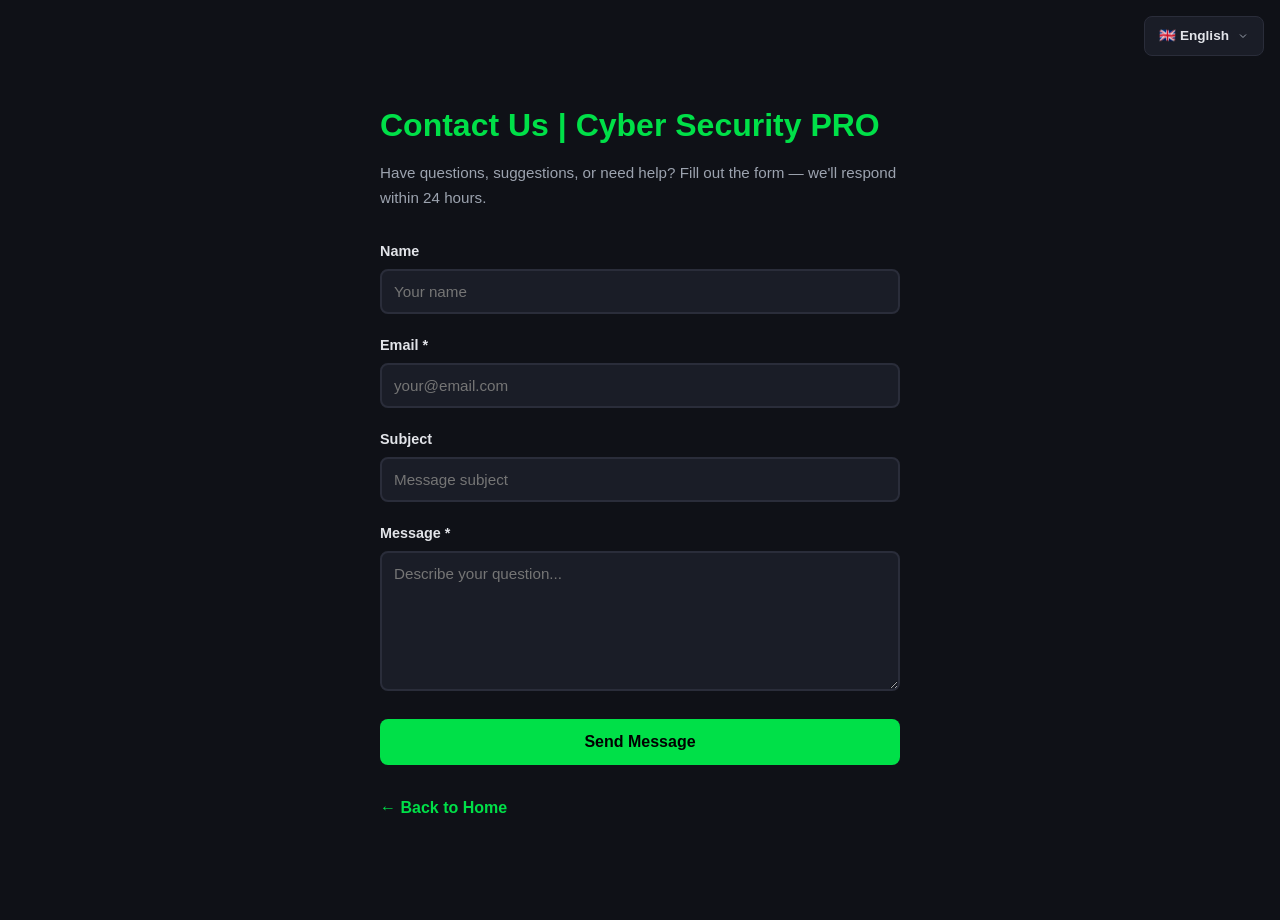
==== docs/contact/index.html @ 124b6e2f "Create index.html" ====
<!DOCTYPE html>
<html lang="ru">
<head>
    <meta charset="UTF-8">
    <meta name="viewport" content="width=device-width, initial-scale=1.0">
    <title data-i18n="contact_title">Свяжитесь с нами | Cyber Security PRO</title>
    <link rel="stylesheet" href="../../css/style.css">
    <script src="../../js/translations.js"></script>
    <style>
        .doc-page { max-width: 600px; margin: 60px auto; padding: 40px; }
        .doc-page h1 { color: var(--green); margin-bottom: 10px; font-size: 2rem; }
        .doc-page > p { color: var(--text-secondary); margin-bottom: 30px; font-size: 0.95rem; }
        .form-group { margin-bottom: 20px; }
        .form-group label { display: block; color: var(--text); margin-bottom: 6px; font-size: 0.9rem; font-weight: 600; }
        .form-group input, .form-group textarea { 
            width: 100%; padding: 12px; background: var(--bg-card); 
            border: 2px solid var(--border); border-radius: var(--radius-sm); 
            color: var(--text); font-size: 0.95rem; font-family: var(--font);
        }
        .form-group input:focus, .form-group textarea:focus { border-color: var(--green); outline: none; }
        .form-group textarea { min-height: 140px; resize: vertical; }
        .btn-submit { 
            width: 100%; padding: 14px; background: var(--green); color: #000; 
            border: none; border-radius: var(--radius-sm); font-size: 1rem; 
            font-weight: 700; cursor: pointer; transition: all 0.2s;
        }
        .btn-submit:hover { background: var(--green-dark); }
        .btn-submit:disabled { opacity: 0.5; cursor: not-allowed; }
        .form-success { display: none; text-align: center; padding: 40px; color: var(--green); font-size: 1.1rem; }
        .form-error { color: var(--red); font-size: 0.85rem; margin-top: 4px; display: none; }
        .back-link { display: inline-block; margin-top: 30px; color: var(--green); text-decoration: none; font-weight: 600; }
        .back-link:hover { text-decoration: underline; }
        .honeypot { position: absolute; left: -9999px; opacity: 0; }
        .lang-switcher { position: fixed; top: 16px; right: 16px; z-index: 100; font-size: 0.8rem; }
        .lang-current { display: flex; align-items: center; gap: 8px; background: var(--bg-card); border: 1px solid var(--border); padding: 8px 14px; border-radius: var(--radius-sm); cursor: pointer; color: var(--text); font-weight: 600; white-space: nowrap; transition: all 0.2s; user-select: none; }
        .lang-current:hover { border-color: var(--green); }
        .lang-current.open { border-color: var(--green); box-shadow: 0 0 12px var(--green-glow); }
        .lang-current span { font-size: 0.85rem; }
        .lang-arrow { transition: transform 0.2s; color: var(--text-secondary); }
        .lang-current.open .lang-arrow { transform: rotate(180deg); }
        .lang-dropdown { position: absolute; top: calc(100% + 4px); right: 0; background: var(--bg-card); border: 1px solid var(--border); border-radius: var(--radius-sm); min-width: 180px; max-height: 320px; overflow-y: auto; box-shadow: 0 8px 24px rgba(0, 0, 0, 0.5); animation: fadeIn 0.15s ease; scrollbar-width: thin; scrollbar-color: var(--green) transparent; }
        .lang-dropdown::-webkit-scrollbar { width: 4px; }
        .lang-dropdown::-webkit-scrollbar-track { background: transparent; border-radius: 2px; }
        .lang-dropdown::-webkit-scrollbar-thumb { background: var(--green); border-radius: 2px; }
        @keyframes fadeIn { from { opacity: 0; transform: translateY(-4px); } to { opacity: 1; transform: translateY(0); } }
        .lang-option { display: flex; align-items: center; gap: 10px; padding: 10px 16px; cursor: pointer; color: var(--text-secondary); font-size: 0.85rem; transition: all 0.15s; }
        .lang-option:hover { background: rgba(0, 224, 72, 0.05); color: var(--text); }
        .lang-option.active { color: var(--green); font-weight: 700; background: rgba(0, 224, 72, 0.08); }
    </style>
</head>
<body>

<div id="lang-switcher" class="lang-switcher"></div>

<div class="doc-page">
    <h1 data-i18n="contact_title">Свяжитесь с нами</h1>
    <p data-i18n="contact_desc">Есть вопросы, предложения или нужна помощь? Заполните форму — мы ответим в течение 24 часов.</p>
    
    <form id="contact-form" onsubmit="return submitForm(event)">
        <div class="form-group">
            <label data-i18n="contact_name">Имя</label>
            <input type="text" name="name" data-i18n-placeholder="contact_name_placeholder" placeholder="Ваше имя">
        </div>
        <div class="form-group">
            <label data-i18n="contact_email">Email *</label>
            <input type="email" name="email" required data-i18n-placeholder="contact_email_placeholder" placeholder="your@email.com">
            <div class="form-error" id="email-error" data-i18n="contact_email_error">Введите корректный email</div>
        </div>
        <div class="form-group">
            <label data-i18n="contact_subject">Тема</label>
            <input type="text" name="subject" data-i18n-placeholder="contact_subject_placeholder" placeholder="Тема сообщения">
        </div>
        <div class="form-group">
            <label data-i18n="contact_message">Сообщение *</label>
            <textarea name="message" required data-i18n-placeholder="contact_message_placeholder" placeholder="Опишите ваш вопрос..."></textarea>
        </div>
        <input type="text" name="honeypot" class="honeypot" tabindex="-1" autocomplete="off">
        <button type="submit" class="btn-submit" data-i18n="contact_send">Отправить сообщение</button>
    </form>
    
    <div class="form-success" id="form-success">
        <div style="font-size: 3rem; margin-bottom: 16px;">✅</div>
        <p data-i18n="contact_success">Сообщение отправлено! Мы ответим в течение 24 часов.</p>
    </div>
    
    <a href="../../" class="back-link" data-i18n="back_home">← На главную</a>
</div>

<script>
var I18n = {
    current: 'ru',
    languages: {
        ru: { name: 'Русский', flag: '🇷🇺' },
        en: { name: 'English', flag: '🇬🇧' },
        de: { name: 'Deutsch', flag: '🇩🇪' },
        fr: { name: 'Français', flag: '🇫🇷' },
        it: { name: 'Italiano', flag: '🇮🇹' },
        es: { name: 'Español', flag: '🇪🇸' },
        pt: { name: 'Português', flag: '🇧🇷' },
        zh: { name: '中文', flag: '🇨🇳' },
        ja: { name: '日本語', flag: '🇯🇵' },
        ko: { name: '한국어', flag: '🇰🇷' }
    },
    init: function() {
        var lang = this.getSavedLanguage() || this.getBrowserLanguage();
        if (!this.languages[lang]) lang = 'en';
        this.setLanguage(lang);
        this.renderSwitcher();
    },
    getSavedLanguage: function() { return localStorage.getItem('cs_lang'); },
    getBrowserLanguage: function() {
        var lang = navigator.language || navigator.userLanguage || 'en';
        return lang.split('-')[0];
    },
    setLanguage: function(lang) {
        this.current = lang;
        localStorage.setItem('cs_lang', lang);
        document.documentElement.lang = lang;
        document.querySelectorAll('[data-i18n]').forEach(function(el) {
            var key = el.getAttribute('data-i18n');
            if (ContactTranslations[lang] && ContactTranslations[lang][key]) {
                el.textContent = ContactTranslations[lang][key];
            }
        });
        document.querySelectorAll('[data-i18n-placeholder]').forEach(function(el) {
            var key = el.getAttribute('data-i18n-placeholder');
            if (ContactTranslations[lang] && ContactTranslations[lang][key]) {
                el.placeholder = ContactTranslations[lang][key];
            }
        });
        document.querySelectorAll('.lang-option').forEach(function(opt) {
            opt.classList.toggle('active', opt.getAttribute('data-lang') === lang);
        });
        var currentBtn = document.querySelector('.lang-current span');
        if (currentBtn && this.languages[lang]) {
            currentBtn.textContent = this.languages[lang].flag + ' ' + this.languages[lang].name;
        }
    },
    renderSwitcher: function() {
        var container = document.getElementById('lang-switcher');
        if (!container) return;
        var current = this.languages[this.current] || this.languages['en'];
        var html = '<div class="lang-current" onclick="I18n.toggleSwitcher()"><span>' + current.flag + ' ' + current.name + '</span><svg class="lang-arrow" width="12" height="12" viewBox="0 0 24 24" fill="none" stroke="currentColor" stroke-width="2"><polyline points="6 9 12 15 18 9"/></svg></div><div class="lang-dropdown" id="lang-dropdown" style="display:none;">';
        for (var code in this.languages) {
            var lang = this.languages[code];
            var active = code === this.current ? ' active' : '';
            html += '<div class="lang-option' + active + '" data-lang="' + code + '" onclick="I18n.setLanguage(\'' + code + '\')"><span>' + lang.flag + ' ' + lang.name + '</span></div>';
        }
        html += '</div>';
        container.innerHTML = html;
    },
    toggleSwitcher: function() {
        var dropdown = document.getElementById('lang-dropdown');
        var btn = document.querySelector('.lang-current');
        if (dropdown) {
            var isOpen = dropdown.style.display === 'block';
            dropdown.style.display = isOpen ? 'none' : 'block';
            if (btn) btn.classList.toggle('open', !isOpen);
        }
    },
    closeDropdown: function() {
        var dropdown = document.getElementById('lang-dropdown');
        var btn = document.querySelector('.lang-current');
        if (dropdown) dropdown.style.display = 'none';
        if (btn) btn.classList.remove('open');
    }
};

document.addEventListener('click', function(e) {
    if (!e.target.closest('#lang-switcher')) I18n.closeDropdown();
});

var ContactTranslations = {
    ru: {
        contact_title: 'Свяжитесь с нами | Cyber Security PRO',
        contact_desc: 'Есть вопросы, предложения или нужна помощь? Заполните форму — мы ответим в течение 24 часов.',
        contact_name: 'Имя',
        contact_name_placeholder: 'Ваше имя',
        contact_email: 'Email *',
        contact_email_placeholder: 'your@email.com',
        contact_email_error: 'Введите корректный email',
        contact_subject: 'Тема',
        contact_subject_placeholder: 'Тема сообщения',
        contact_message: 'Сообщение *',
        contact_message_placeholder: 'Опишите ваш вопрос...',
        contact_send: 'Отправить сообщение',
        contact_success: 'Сообщение отправлено! Мы ответим в течение 24 часов.',
        back_home: '← На главную'
    },
    en: {
        contact_title: 'Contact Us | Cyber Security PRO',
        contact_desc: 'Have questions, suggestions, or need help? Fill out the form — we\'ll respond within 24 hours.',
        contact_name: 'Name',
        contact_name_placeholder: 'Your name',
        contact_email: 'Email *',
        contact_email_placeholder: 'your@email.com',
        contact_email_error: 'Enter a valid email',
        contact_subject: 'Subject',
        contact_subject_placeholder: 'Message subject',
        contact_message: 'Message *',
        contact_message_placeholder: 'Describe your question...',
        contact_send: 'Send Message',
        contact_success: 'Message sent! We\'ll respond within 24 hours.',
        back_home: '← Back to Home'
    }
};

for (var lang in ContactTranslations) {
    if (lang === 'en') continue;
    for (var key in ContactTranslations.en) {
        if (!ContactTranslations[lang][key]) {
            ContactTranslations[lang][key] = ContactTranslations.en[key];
        }
    }
}

async function submitForm(e) {
    e.preventDefault();
    var form = document.getElementById('contact-form');
    var success = document.getElementById('form-success');
    var emailError = document.getElementById('email-error');
    var btn = form.querySelector('.btn-submit');
    
    var email = form.email.value.trim();
    if (!email.includes('@') || !email.includes('.')) {
        emailError.style.display = 'block';
        return false;
    }
    emailError.style.display = 'none';
    
    var data = {
        name: form.name.value.trim(),
        email: email,
        subject: form.subject.value.trim(),
        message: form.message.value.trim(),
        honeypot: form.honeypot.value
    };
    
    btn.textContent = '⏳ ' + (I18n.current === 'ru' ? 'Отправка...' : 'Sending...');
    btn.disabled = true;
    
    try {
        var resp = await fetch('../../api/send-message.php', {
            method: 'POST',
            headers: {'Content-Type': 'application/json'},
            body: JSON.stringify(data)
        });
        if (resp.ok) {
            form.style.display = 'none';
            success.style.display = 'block';
        } else {
            alert('Ошибка отправки. Попробуйте позже.');
        }
    } catch (err) {
        alert('Ошибка соединения. Попробуйте позже.');
    }
    
    btn.textContent = ContactTranslations[I18n.current].contact_send || 'Send Message';
    btn.disabled = false;
    return false;
}

document.addEventListener('DOMContentLoaded', function() { I18n.init(); });
</script>
</body>
</html>
---- css/style.css ----
/* ============================================ */
/* RESET & BASE */
/* ============================================ */
:root {
    --bg: #0f1117;
    --bg-card: #1a1d27;
    --bg-card-hover: #1e2130;
    --border: #2a2d3a;
    --border-light: rgba(255, 255, 255, 0.06);
    --text: #e2e4e9;
    --text-secondary: #9ca3af;
    --text-muted: #6b7280;
    --green: #00e048;
    --green-dark: #00b038;
    --green-glow: rgba(0, 224, 72, 0.15);
    --red: #ff4040;
    --yellow: #ffb800;
    --blue: #00c0e8;
    --radius: 12px;
    --radius-sm: 8px;
    --font: 'Inter', -apple-system, BlinkMacSystemFont, 'Segoe UI', Roboto, sans-serif;
}

* { margin: 0; padding: 0; box-sizing: border-box; }
html { scroll-behavior: smooth; }

body {
    font-family: var(--font);
    background: var(--bg);
    color: var(--text);
    line-height: 1.6;
    -webkit-font-smoothing: antialiased;
}

.container { max-width: 1200px; margin: 0 auto; padding: 0 24px; }

/* ============================================ */
/* SECTION TITLES */
/* ============================================ */
.section-title {
    font-size: 2.2rem; font-weight: 900; color: #fff;
    text-align: center; margin-bottom: 12px;
}

.section-subtitle {
    font-size: 1.1rem; color: var(--text-secondary);
    text-align: center; max-width: 700px; margin: 0 auto 50px;
}

/* ============================================ */
/* HERO */
/* ============================================ */
.hero {
    padding: 100px 0 80px; text-align: center;
    background: radial-gradient(ellipse at 50% 0%, rgba(0, 224, 72, 0.08) 0%, transparent 60%);
}

.hero-logo { display: flex; align-items: center; justify-content: center; gap: 12px; margin-bottom: 30px; }
.hero-shield { font-size: 3.5rem; filter: drop-shadow(0 0 25px rgba(0, 224, 72, 0.5)); }
.hero-brand { font-size: 2.5rem; font-weight: 900; color: #fff; letter-spacing: -0.02em; }
.hero-badge-pro { background: var(--green); color: #000; padding: 6px 18px; border-radius: 8px; font-size: 1rem; font-weight: 800; letter-spacing: 0.05em; }

.hero-title { font-size: 3.5rem; font-weight: 900; color: #fff; line-height: 1.2; margin-bottom: 20px; }
.text-green { color: var(--green); text-shadow: 0 0 50px rgba(0, 224, 72, 0.4); }

.hero-subtitle { font-size: 1.2rem; color: var(--text-secondary); max-width: 750px; margin: 0 auto 35px; line-height: 1.7; }

.hero-buttons { display: flex; gap: 16px; justify-content: center; flex-wrap: wrap; margin-bottom: 60px; }

.btn { display: inline-block; padding: 16px 32px; border-radius: var(--radius-sm); font-weight: 700; font-size: 1.05rem; text-decoration: none; cursor: pointer; transition: all 0.2s; }
.btn-green { background: var(--green); color: #000; box-shadow: 0 0 30px rgba(0, 224, 72, 0.3); }
.btn-green:hover { background: var(--green-dark); box-shadow: 0 0 50px rgba(0, 224, 72, 0.5); transform: translateY(-2px); }
.btn-outline { background: transparent; color: var(--text); border: 2px solid var(--border); }
.btn-outline:hover { border-color: var(--green); color: var(--green); }

.hero-stats { display: flex; justify-content: center; gap: 60px; flex-wrap: wrap; }
.stat { text-align: center; }
.stat-number { display: block; font-size: 2.5rem; font-weight: 900; color: var(--green); text-shadow: 0 0 20px rgba(0, 224, 72, 0.3); }
.stat-label { font-size: 0.85rem; color: var(--text-secondary); margin-top: 4px; }

/* ============================================ */
/* THREATS */
/* ============================================ */
.threats { padding: 80px 0; }
.threats-grid { display: grid; grid-template-columns: repeat(4, 1fr); gap: 20px; }
.threat-card { background: var(--bg-card); border: 1px solid var(--border); border-radius: var(--radius); padding: 30px; transition: all 0.2s; }
.threat-card:hover { border-color: var(--green); box-shadow: 0 0 25px var(--green-glow); transform: translateY(-2px); }
.threat-icon { font-size: 2.5rem; margin-bottom: 16px; }
.threat-card h3 { font-size: 1.05rem; color: #fff; margin-bottom: 10px; }
.threat-card p { font-size: 0.88rem; color: var(--text-secondary); line-height: 1.65; }

/* ============================================ */
/* COMPARISON TABLE */
/* ============================================ */
.comparison { padding: 80px 0; background: rgba(255, 255, 255, 0.01); }
.comparison-table-wrap { overflow-x: auto; }
.comparison-table { width: 100%; border-collapse: collapse; font-size: 0.9rem; }
.comparison-table th { padding: 14px 20px; text-align: left; color: var(--text-secondary); font-weight: 700; text-transform: uppercase; font-size: 0.75rem; letter-spacing: 0.05em; border-bottom: 2px solid var(--border); }
.col-free { color: var(--text-secondary) !important; }
.col-pro { color: var(--green) !important; }
.comparison-table td { padding: 12px 20px; border-bottom: 1px solid var(--border-light); color: var(--text); }
.comparison-table tr:hover td { background: rgba(0, 224, 72, 0.02); }
.comparison-table .divider td { padding: 20px 20px 10px; color: var(--green); font-weight: 700; font-size: 0.85rem; border-bottom: 2px solid var(--border); background: none !important; }

/* ============================================ */
/* PRO FEATURES */
/* ============================================ */
.pro-features { padding: 80px 0; }
.pro-features-grid { display: grid; grid-template-columns: repeat(2, 1fr); gap: 20px; }
.pro-feature-card { background: var(--bg-card); border: 1px solid var(--border); border-radius: var(--radius); padding: 30px; transition: all 0.2s; }
.pro-feature-card:hover { border-color: var(--green); box-shadow: 0 0 25px var(--green-glow); }
.pro-feature-card h3 { font-size: 1.1rem; color: var(--green); margin-bottom: 12px; }
.pro-feature-card p { font-size: 0.9rem; color: var(--text-secondary); line-height: 1.7; }

/* ============================================ */
/* PRICING */
/* ============================================ */
.pricing-section { padding: 80px 0; background: rgba(255, 255, 255, 0.01); }
.pricing { display: grid; grid-template-columns: repeat(3, 1fr); gap: 24px; margin-bottom: 30px; }
.plan { background: var(--bg-card); border: 2px solid var(--border); border-radius: var(--radius); padding: 35px 30px; text-align: center; transition: all 0.3s; position: relative; display: flex; flex-direction: column; }
.plan:hover { border-color: var(--green); box-shadow: 0 0 30px var(--green-glow); transform: translateY(-4px); }
.plan.featured { border-color: var(--green); box-shadow: 0 0 40px var(--green-glow); }
.plan-badge { position: absolute; top: -14px; left: 50%; transform: translateX(-50%); background: var(--green); color: #000; padding: 6px 20px; border-radius: 20px; font-size: 0.8rem; font-weight: 700; }
.plan-name { font-size: 1.3rem; font-weight: 700; color: #fff; margin-bottom: 8px; }
.plan-price { margin-bottom: 8px; }
.plan-price-num { font-size: 2.5rem; font-weight: 900; color: var(--green); }
.plan-price-period { font-size: 0.9rem; color: var(--text-secondary); font-weight: 400; margin-left: 2px; }
.plan-desc { font-size: 0.85rem; color: var(--text-muted); margin-bottom: 20px; }
.plan ul { list-style: none; text-align: left; margin-bottom: 25px; flex-grow: 1; }
.plan li { padding: 8px 0; color: var(--text-secondary); font-size: 0.9rem; border-bottom: 1px solid var(--border-light); }
.plan li:last-child { border-bottom: none; }
.btn-buy { width: 100%; padding: 14px; background: var(--green); color: #000; border: none; border-radius: var(--radius-sm); font-size: 1rem; font-weight: 700; cursor: pointer; transition: all 0.2s; margin-top: auto; }
.btn-buy:hover { background: var(--green-dark); box-shadow: 0 0 30px rgba(0, 224, 72, 0.4); }
.payment-methods { text-align: center; color: var(--text-secondary); font-size: 0.9rem; padding: 16px; background: var(--bg-card); border-radius: var(--radius); border: 1px solid var(--border); }

@media (max-width: 768px) {
    .pricing { grid-template-columns: 1fr; }
    .plan-price-num { font-size: 2rem; }
}

/* ============================================ */
/* HOW IT WORKS */
/* ============================================ */
.how-it-works { padding: 80px 0; }
.steps { display: grid; grid-template-columns: repeat(4, 1fr); gap: 24px; }
.step { text-align: center; padding: 30px 20px; background: var(--bg-card); border: 1px solid var(--border); border-radius: var(--radius); transition: all 0.2s; }
.step:hover { border-color: var(--green); }
.step-number { display: flex; align-items: center; justify-content: center; width: 50px; height: 50px; background: var(--green); color: #000; border-radius: 50%; font-size: 1.3rem; font-weight: 900; margin: 0 auto 16px; }
.step h3 { font-size: 1rem; color: #fff; margin-bottom: 8px; }
.step p { font-size: 0.85rem; color: var(--text-secondary); }

/* ============================================ */
/* FAQ */
/* ============================================ */
.faq { padding: 80px 0; background: rgba(255, 255, 255, 0.01); }
.faq-item { background: var(--bg-card); border: 1px solid var(--border); border-radius: var(--radius); padding: 24px 30px; margin-bottom: 16px; transition: all 0.2s; }
.faq-item:hover { border-color: rgba(0, 224, 72, 0.2); }
.faq-item h3 { font-size: 1.05rem; color: var(--green); margin-bottom: 8px; }
.faq-item p { font-size: 0.9rem; color: var(--text-secondary); line-height: 1.65; }
.faq-item a { color: var(--green); text-decoration: underline; }

/* ============================================ */
/* CTA FINAL */
/* ============================================ */
.cta-final {
    padding: 80px 0;
    background: linear-gradient(180deg, rgba(0, 224, 72, 0.02) 0%, transparent 40%);
}

.cta-final-grid {
    display: grid;
    grid-template-columns: repeat(3, 1fr);
    gap: 24px;
}

.cta-card {
    background: var(--bg-card);
    border: 1px solid var(--border);
    border-radius: var(--radius);
    padding: 35px 30px;
    transition: all 0.3s;
    display: flex;
    flex-direction: column;
}

.cta-card:hover {
    border-color: var(--green);
    box-shadow: 0 0 30px var(--green-glow);
    transform: translateY(-2px);
}

.cta-card-guarantee {
    border-color: rgba(0, 224, 72, 0.2);
}

.cta-card-action {
    background: linear-gradient(135deg, rgba(0, 224, 72, 0.05), rgba(0, 192, 232, 0.03));
    border-color: rgba(0, 224, 72, 0.3);
}

.cta-card-icon {
    font-size: 2.5rem;
    margin-bottom: 16px;
}

.cta-card h3 {
    font-size: 1.15rem;
    color: #fff;
    margin-bottom: 20px;
    font-weight: 700;
}

.cta-stats-list {
    list-style: none;
    flex-grow: 1;
}

.cta-stats-list li {
    padding: 10px 0;
    color: var(--text-secondary);
    font-size: 0.9rem;
    border-bottom: 1px solid var(--border-light);
    display: flex;
    align-items: center;
    gap: 8px;
}

.cta-stats-list li:last-child {
    border-bottom: none;
}

.cta-stat-num {
    color: var(--green);
    font-weight: 700;
    font-family: var(--font-mono, monospace);
    font-size: 0.9rem;
    white-space: nowrap;
}

.cta-guarantee-list {
    list-style: none;
    flex-grow: 1;
}

.cta-guarantee-list li {
    padding: 10px 0;
    color: var(--text-secondary);
    font-size: 0.9rem;
    border-bottom: 1px solid var(--border-light);
}

.cta-guarantee-list li:last-child {
    border-bottom: none;
}

.cta-card-action p {
    color: var(--text-secondary);
    font-size: 0.9rem;
    margin-bottom: 20px;
}

.cta-buttons {
    display: flex;
    flex-direction: column;
    gap: 12px;
    margin-bottom: 20px;
}

.cta-buttons .btn {
    text-align: center;
}

.cta-contact {
    margin-top: auto;
    font-size: 0.85rem;
    color: var(--text-secondary);
}

.cta-contact a {
    color: var(--green);
    text-decoration: none;
}

.cta-contact a:hover {
    text-decoration: underline;
}

@media (max-width: 900px) {
    .cta-final-grid {
        grid-template-columns: 1fr;
    }
}

/* ============================================ */
/* FOOTER */
/* ============================================ */
.footer { padding: 40px 0; text-align: center; border-top: 1px solid var(--border); color: var(--text-secondary); font-size: 0.85rem; }
.footer a { color: var(--green); text-decoration: none; }
.footer a:hover { text-decoration: underline; }
.copyright { color: var(--text-muted); font-size: 0.75rem; margin-top: 12px; }
.footer-links {
    margin: 12px 0;
    font-size: 0.8rem;
}

.footer-links a {
    color: var(--text-secondary);
    text-decoration: underline;
}

.footer-links a:hover {
    color: var(--green);
}

.footer-links span {
    color: var(--text-muted);
    margin: 0 8px;
}

/* ============================================ */
/* MODAL */
/* ============================================ */
.modal { position: fixed; top: 0; left: 0; right: 0; bottom: 0; background: rgba(0, 0, 0, 0.8); display: flex; align-items: center; justify-content: center; z-index: 1000; }
.modal-content { background: var(--bg-card); border: 2px solid var(--border); border-radius: var(--radius); padding: 35px; max-width: 420px; width: 100%; text-align: center; }
.modal-content h2 { font-size: 1.2rem; color: #fff; margin-bottom: 8px; }
.modal-content p { font-size: 0.85rem; color: var(--text-secondary); margin-bottom: 20px; }
.modal-content input { width: 100%; padding: 12px; background: #111318; border: 2px solid var(--border); border-radius: var(--radius-sm); color: #fff; font-size: 1rem; margin-bottom: 16px; }
.modal-content input:focus { border-color: var(--green); outline: none; }
.btn-cancel { background: transparent; color: var(--text-secondary); border: 1px solid var(--border); padding: 12px 24px; border-radius: var(--radius-sm); cursor: pointer; margin-top: 8px; font-size: 0.9rem; }

/* ============================================ */
/* RESPONSIVE */
/* ============================================ */
@media (max-width: 1000px) { .threats-grid { grid-template-columns: repeat(2, 1fr); } }
@media (max-width: 768px) {
    .threats-grid, .pro-features-grid, .pricing, .steps { grid-template-columns: 1fr; }
    .hero-title { font-size: 2rem; }
    .hero-brand { font-size: 1.5rem; }
    .hero-shield { font-size: 2.5rem; }
    .hero-stats { gap: 30px; }
    .section-title { font-size: 1.6rem; }
}

/* ============================================ */
/* LANGUAGE SWITCHER */
/* ============================================ */
.lang-switcher {
    position: fixed;
    top: 16px;
    right: 16px;
    z-index: 100;
    font-size: 0.8rem;
}

.lang-current {
    display: flex;
    align-items: center;
    gap: 8px;
    background: var(--bg-card);
    border: 1px solid var(--border);
    padding: 8px 14px;
    border-radius: var(--radius-sm);
    cursor: pointer;
    color: var(--text);
    font-weight: 600;
    white-space: nowrap;
    transition: all 0.2s;
    user-select: none;
}

.lang-current:hover {
    border-color: var(--green);
}

.lang-current.open {
    border-color: var(--green);
    box-shadow: 0 0 12px var(--green-glow);
}

.lang-current span {
    font-size: 0.85rem;
}

.lang-arrow {
    transition: transform 0.2s;
    color: var(--text-secondary);
}

.lang-current.open .lang-arrow {
    transform: rotate(180deg);
}

.lang-dropdown {
    position: absolute;
    top: calc(100% + 4px);
    right: 0;
    background: var(--bg-card);
    border: 1px solid var(--border);
    border-radius: var(--radius-sm);
    min-width: 180px;
    max-height: 320px;
    overflow-y: auto;
    box-shadow: 0 8px 24px rgba(0, 0, 0, 0.5);
    animation: fadeIn 0.15s ease;
    scrollbar-width: thin;
    scrollbar-color: var(--green) transparent;
}

.lang-dropdown::-webkit-scrollbar {
    width: 4px;
}

.lang-dropdown::-webkit-scrollbar-track {
    background: transparent;
    border-radius: 2px;
}

.lang-dropdown::-webkit-scrollbar-thumb {
    background: var(--green);
    border-radius: 2px;
}

.lang-dropdown::-webkit-scrollbar-thumb:hover {
    background: var(--green-dark);
}

@keyframes fadeIn {
    from { opacity: 0; transform: translateY(-4px); }
    to { opacity: 1; transform: translateY(0); }
}

.lang-option {
    display: flex;
    align-items: center;
    gap: 10px;
    padding: 10px 16px;
    cursor: pointer;
    color: var(--text-secondary);
    font-size: 0.85rem;
    transition: all 0.15s;
}

.lang-option:hover {
    background: rgba(0, 224, 72, 0.05);
    color: var(--text);
}

.lang-option.active {
    color: var(--green);
    font-weight: 700;
    background: rgba(0, 224, 72, 0.08);
}

.lang-flag {
    font-size: 1.1rem;
}

.lang-name {
    flex: 1;
}
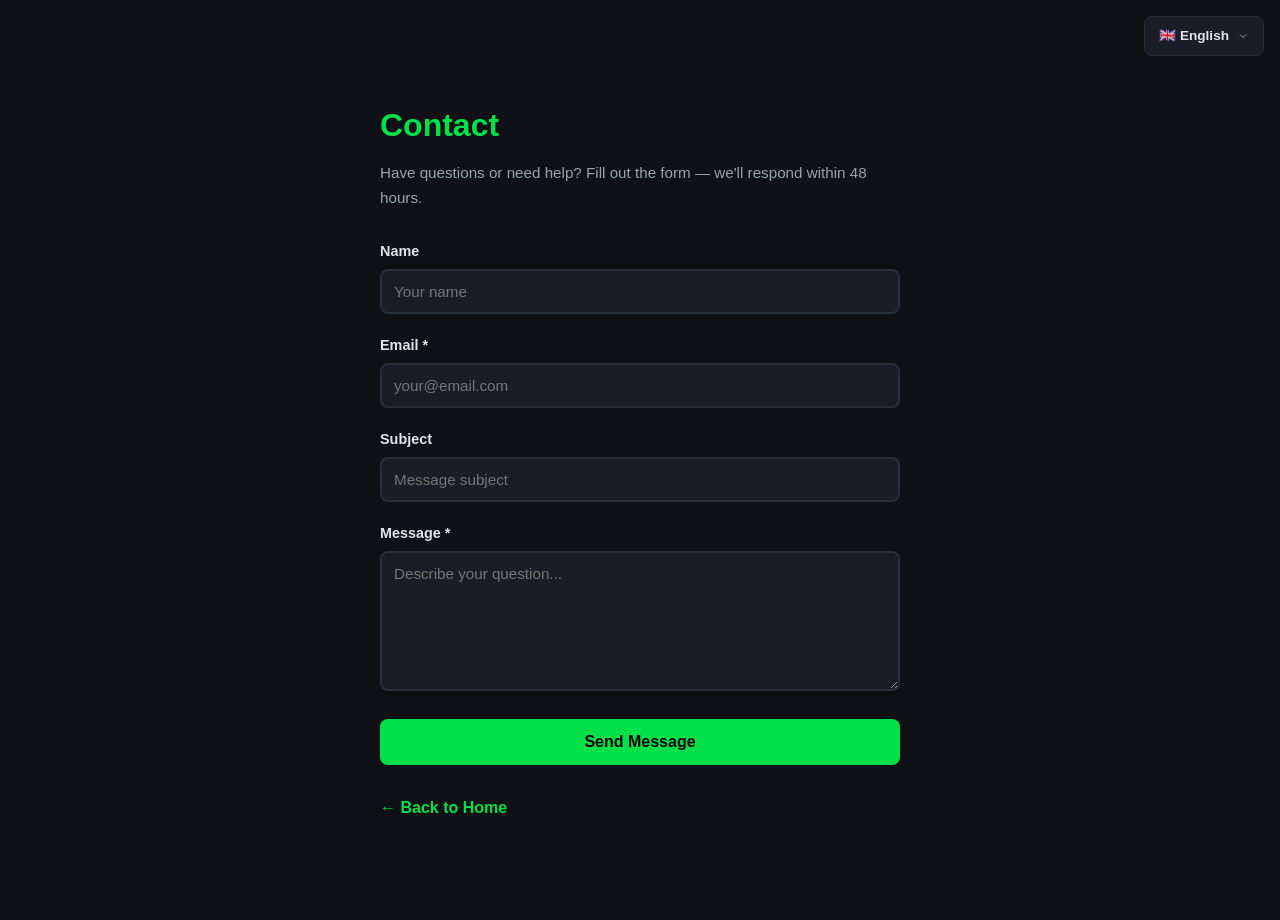
==== commit c2f4c902: "FIX Update index.html" ====
--- a/docs/contact/index.html
+++ b/docs/contact/index.html
@@ -3,7 +3,7 @@
 <head>
     <meta charset="UTF-8">
     <meta name="viewport" content="width=device-width, initial-scale=1.0">
-    <title data-i18n="contact_title">Свяжитесь с нами | Cyber Security PRO</title>
+    <title data-i18n="contact_title">Контакты | Cyber Security PRO</title>
     <link rel="stylesheet" href="../../css/style.css">
     <script src="../../js/translations.js"></script>
     <style>
@@ -16,6 +16,7 @@
             width: 100%; padding: 12px; background: var(--bg-card); 
             border: 2px solid var(--border); border-radius: var(--radius-sm); 
             color: var(--text); font-size: 0.95rem; font-family: var(--font);
+            box-sizing: border-box;
         }
         .form-group input:focus, .form-group textarea:focus { border-color: var(--green); outline: none; }
         .form-group textarea { min-height: 140px; resize: vertical; }
@@ -53,8 +54,8 @@
 <div id="lang-switcher" class="lang-switcher"></div>
 
 <div class="doc-page">
-    <h1 data-i18n="contact_title">Свяжитесь с нами</h1>
-    <p data-i18n="contact_desc">Есть вопросы, предложения или нужна помощь? Заполните форму — мы ответим в течение 24 часов.</p>
+    <h1 data-i18n="contact_title">Контакты</h1>
+    <p data-i18n="contact_desc">Есть вопросы, предложения или нужна помощь? Заполните форму — мы ответим в течение 48 часов.</p>
     
     <form id="contact-form" onsubmit="return submitForm(event)">
         <div class="form-group">
@@ -80,7 +81,7 @@
     
     <div class="form-success" id="form-success">
         <div style="font-size: 3rem; margin-bottom: 16px;">✅</div>
-        <p data-i18n="contact_success">Сообщение отправлено! Мы ответим в течение 24 часов.</p>
+        <p data-i18n="contact_success">Сообщение отправлено! Мы ответим в течение 48 часов.</p>
     </div>
     
     <a href="../../" class="back-link" data-i18n="back_home">← На главную</a>
@@ -172,8 +173,8 @@
 
 var ContactTranslations = {
     ru: {
-        contact_title: 'Свяжитесь с нами | Cyber Security PRO',
-        contact_desc: 'Есть вопросы, предложения или нужна помощь? Заполните форму — мы ответим в течение 24 часов.',
+        contact_title: 'Контакты',
+        contact_desc: 'Есть вопросы, предложения или нужна помощь? Заполните форму — мы ответим в течение 48 часов.',
         contact_name: 'Имя',
         contact_name_placeholder: 'Ваше имя',
         contact_email: 'Email *',
@@ -184,12 +185,12 @@
         contact_message: 'Сообщение *',
         contact_message_placeholder: 'Опишите ваш вопрос...',
         contact_send: 'Отправить сообщение',
-        contact_success: 'Сообщение отправлено! Мы ответим в течение 24 часов.',
+        contact_success: 'Сообщение отправлено! Мы ответим в течение 48 часов.',
         back_home: '← На главную'
     },
     en: {
-        contact_title: 'Contact Us | Cyber Security PRO',
-        contact_desc: 'Have questions, suggestions, or need help? Fill out the form — we\'ll respond within 24 hours.',
+        contact_title: 'Contact',
+        contact_desc: 'Have questions or need help? Fill out the form — we\'ll respond within 48 hours.',
         contact_name: 'Name',
         contact_name_placeholder: 'Your name',
         contact_email: 'Email *',
@@ -200,8 +201,24 @@
         contact_message: 'Message *',
         contact_message_placeholder: 'Describe your question...',
         contact_send: 'Send Message',
-        contact_success: 'Message sent! We\'ll respond within 24 hours.',
+        contact_success: 'Message sent! We\'ll respond within 48 hours.',
         back_home: '← Back to Home'
+    },
+    de: {
+        contact_title: 'Kontakt',
+        contact_desc: 'Haben Sie Fragen? Füllen Sie das Formular aus — wir antworten innerhalb von 48 Stunden.',
+        contact_name: 'Name',
+        contact_name_placeholder: 'Ihr Name',
+        contact_email: 'Email *',
+        contact_email_placeholder: 'ihre@email.de',
+        contact_email_error: 'Gültige Email eingeben',
+        contact_subject: 'Betreff',
+        contact_subject_placeholder: 'Betreff der Nachricht',
+        contact_message: 'Nachricht *',
+        contact_message_placeholder: 'Beschreiben Sie Ihre Frage...',
+        contact_send: 'Nachricht senden',
+        contact_success: 'Nachricht gesendet! Wir antworten innerhalb von 48 Stunden.',
+        back_home: '← Zur Startseite'
     }
 };
 
@@ -236,7 +253,7 @@
         honeypot: form.honeypot.value
     };
     
-    btn.textContent = '⏳ ' + (I18n.current === 'ru' ? 'Отправка...' : 'Sending...');
+    btn.textContent = '⏳ Отправка...';
     btn.disabled = true;
     
     try {
@@ -252,7 +269,7 @@
             alert('Ошибка отправки. Попробуйте позже.');
         }
     } catch (err) {
-        alert('Ошибка соединения. Попробуйте позже.');
+        alert('Ошибка соединения.');
     }
     
     btn.textContent = ContactTranslations[I18n.current].contact_send || 'Send Message';
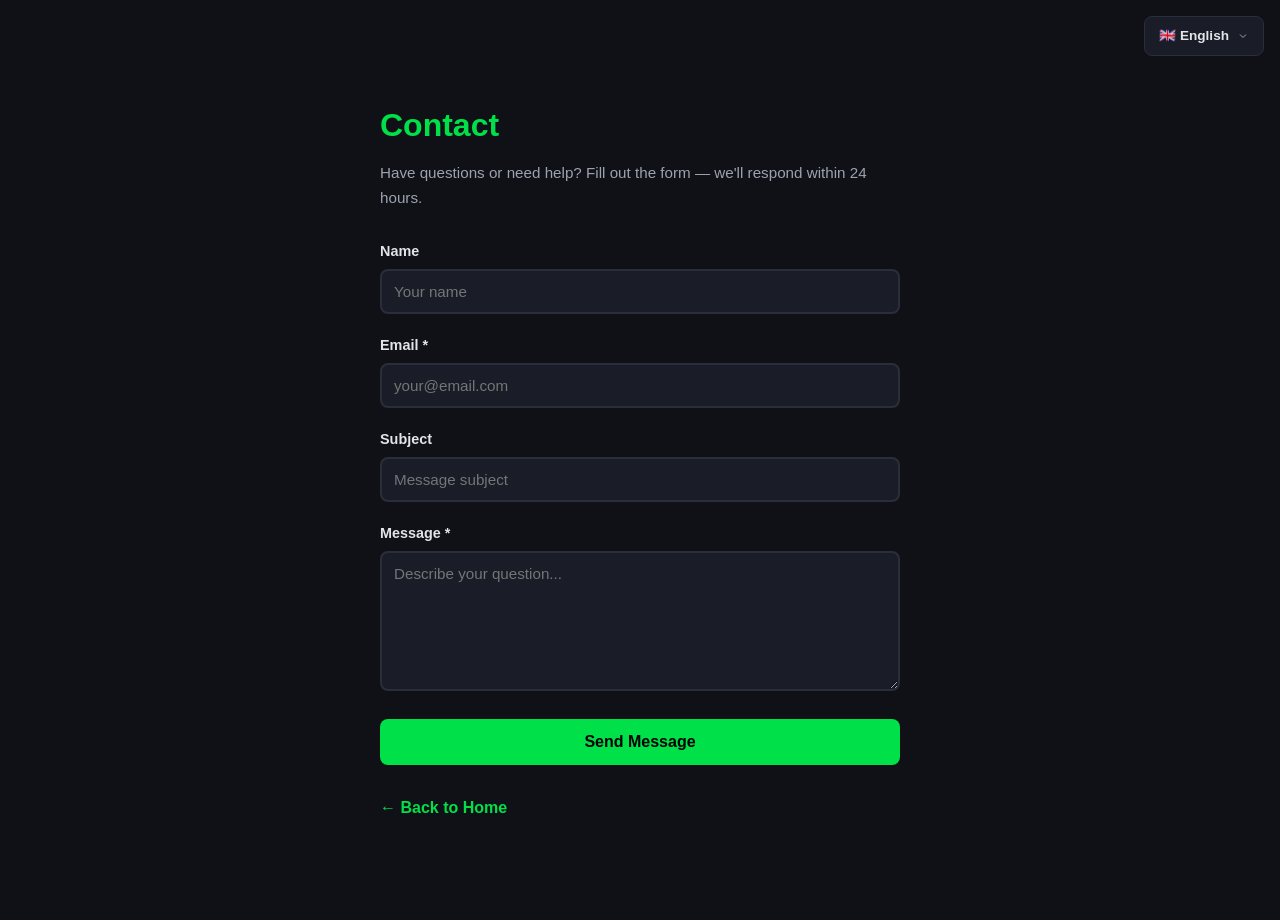
==== commit 22b05a88: "FIX Update index.html" ====
--- a/docs/contact/index.html
+++ b/docs/contact/index.html
@@ -3,8 +3,10 @@
 <head>
     <meta charset="UTF-8">
     <meta name="viewport" content="width=device-width, initial-scale=1.0">
-    <title data-i18n="contact_title">Контакты | Cyber Security PRO</title>
+    <meta name="robots" content="noindex, follow">
+    <title data-i18n="contact_title">Контакты | CyberShield Security PRO</title>
     <link rel="stylesheet" href="../../css/style.css">
+    <link rel="icon" type="image/png" sizes="32x32" href="../../favicon-32x32.png">
     <script src="../../js/translations.js"></script>
     <style>
         .doc-page { max-width: 600px; margin: 60px auto; padding: 40px; }
@@ -55,7 +57,7 @@
 
 <div class="doc-page">
     <h1 data-i18n="contact_title">Контакты</h1>
-    <p data-i18n="contact_desc">Есть вопросы, предложения или нужна помощь? Заполните форму — мы ответим в течение 48 часов.</p>
+    <p data-i18n="contact_desc">Есть вопросы, предложения или нужна помощь? Заполните форму — мы ответим в течение 24 часов.</p>
     
     <form id="contact-form" onsubmit="return submitForm(event)">
         <div class="form-group">
@@ -81,7 +83,7 @@
     
     <div class="form-success" id="form-success">
         <div style="font-size: 3rem; margin-bottom: 16px;">✅</div>
-        <p data-i18n="contact_success">Сообщение отправлено! Мы ответим в течение 48 часов.</p>
+        <p data-i18n="contact_success">Сообщение отправлено! Мы ответим в течение 24 часов.</p>
     </div>
     
     <a href="../../" class="back-link" data-i18n="back_home">← На главную</a>
@@ -174,7 +176,7 @@
 var ContactTranslations = {
     ru: {
         contact_title: 'Контакты',
-        contact_desc: 'Есть вопросы, предложения или нужна помощь? Заполните форму — мы ответим в течение 48 часов.',
+        contact_desc: 'Есть вопросы, предложения или нужна помощь? Заполните форму — мы ответим в течение 24 часов.',
         contact_name: 'Имя',
         contact_name_placeholder: 'Ваше имя',
         contact_email: 'Email *',
@@ -185,12 +187,12 @@
         contact_message: 'Сообщение *',
         contact_message_placeholder: 'Опишите ваш вопрос...',
         contact_send: 'Отправить сообщение',
-        contact_success: 'Сообщение отправлено! Мы ответим в течение 48 часов.',
+        contact_success: 'Сообщение отправлено! Мы ответим в течение 24 часов.',
         back_home: '← На главную'
     },
     en: {
         contact_title: 'Contact',
-        contact_desc: 'Have questions or need help? Fill out the form — we\'ll respond within 48 hours.',
+        contact_desc: 'Have questions or need help? Fill out the form — we\'ll respond within 24 hours.',
         contact_name: 'Name',
         contact_name_placeholder: 'Your name',
         contact_email: 'Email *',
@@ -201,12 +203,12 @@
         contact_message: 'Message *',
         contact_message_placeholder: 'Describe your question...',
         contact_send: 'Send Message',
-        contact_success: 'Message sent! We\'ll respond within 48 hours.',
+        contact_success: 'Message sent! We\'ll respond within 24 hours.',
         back_home: '← Back to Home'
     },
     de: {
         contact_title: 'Kontakt',
-        contact_desc: 'Haben Sie Fragen? Füllen Sie das Formular aus — wir antworten innerhalb von 48 Stunden.',
+        contact_desc: 'Haben Sie Fragen? Füllen Sie das Formular aus — wir antworten innerhalb von 24 Stunden.',
         contact_name: 'Name',
         contact_name_placeholder: 'Ihr Name',
         contact_email: 'Email *',
@@ -217,8 +219,120 @@
         contact_message: 'Nachricht *',
         contact_message_placeholder: 'Beschreiben Sie Ihre Frage...',
         contact_send: 'Nachricht senden',
-        contact_success: 'Nachricht gesendet! Wir antworten innerhalb von 48 Stunden.',
+        contact_success: 'Nachricht gesendet! Wir antworten innerhalb von 24 Stunden.',
         back_home: '← Zur Startseite'
+    },
+    fr: {
+        contact_title: 'Contact',
+        contact_desc: 'Des questions? Remplissez le formulaire — nous répondons sous 24 heures.',
+        contact_name: 'Nom',
+        contact_name_placeholder: 'Votre nom',
+        contact_email: 'Email *',
+        contact_email_placeholder: 'votre@email.fr',
+        contact_email_error: 'Email valide requis',
+        contact_subject: 'Sujet',
+        contact_subject_placeholder: 'Sujet du message',
+        contact_message: 'Message *',
+        contact_message_placeholder: 'Décrivez votre question...',
+        contact_send: 'Envoyer',
+        contact_success: 'Message envoyé! Nous répondons sous 24 heures.',
+        back_home: "← Retour à l'accueil"
+    },
+    it: {
+        contact_title: 'Contatti',
+        contact_desc: 'Hai domande? Compila il modulo — rispondiamo entro 24 ore.',
+        contact_name: 'Nome',
+        contact_name_placeholder: 'Il tuo nome',
+        contact_email: 'Email *',
+        contact_email_placeholder: 'tua@email.it',
+        contact_email_error: 'Inserisci email valida',
+        contact_subject: 'Oggetto',
+        contact_subject_placeholder: 'Oggetto del messaggio',
+        contact_message: 'Messaggio *',
+        contact_message_placeholder: 'Descrivi la tua domanda...',
+        contact_send: 'Invia',
+        contact_success: 'Messaggio inviato! Rispondiamo entro 24 ore.',
+        back_home: '← Torna alla home'
+    },
+    es: {
+        contact_title: 'Contacto',
+        contact_desc: '¿Tiene preguntas? Rellene el formulario — respondemos en 24 horas.',
+        contact_name: 'Nombre',
+        contact_name_placeholder: 'Su nombre',
+        contact_email: 'Email *',
+        contact_email_placeholder: 'su@email.es',
+        contact_email_error: 'Email válido requerido',
+        contact_subject: 'Asunto',
+        contact_subject_placeholder: 'Asunto del mensaje',
+        contact_message: 'Mensaje *',
+        contact_message_placeholder: 'Describa su pregunta...',
+        contact_send: 'Enviar',
+        contact_success: '¡Mensaje enviado! Respondemos en 24 horas.',
+        back_home: '← Volver al inicio'
+    },
+    pt: {
+        contact_title: 'Contato',
+        contact_desc: 'Tem dúvidas? Preencha o formulário — respondemos em até 24 horas.',
+        contact_name: 'Nome',
+        contact_name_placeholder: 'Seu nome',
+        contact_email: 'Email *',
+        contact_email_placeholder: 'seu@email.com.br',
+        contact_email_error: 'Email válido obrigatório',
+        contact_subject: 'Assunto',
+        contact_subject_placeholder: 'Assunto da mensagem',
+        contact_message: 'Mensagem *',
+        contact_message_placeholder: 'Descreva sua dúvida...',
+        contact_send: 'Enviar',
+        contact_success: 'Mensagem enviada! Respondemos em até 24 horas.',
+        back_home: '← Voltar ao início'
+    },
+    zh: {
+        contact_title: '联系我们',
+        contact_desc: '有问题？填写表格—我们在24小时内回复。',
+        contact_name: '姓名',
+        contact_name_placeholder: '您的姓名',
+        contact_email: '邮箱 *',
+        contact_email_placeholder: 'your@email.com',
+        contact_email_error: '请输入有效邮箱',
+        contact_subject: '主题',
+        contact_subject_placeholder: '消息主题',
+        contact_message: '消息 *',
+        contact_message_placeholder: '描述您的问题...',
+        contact_send: '发送消息',
+        contact_success: '消息已发送！我们在48小时内回复。',
+        back_home: '← 返回首页'
+    },
+    ja: {
+        contact_title: 'お問い合わせ',
+        contact_desc: 'ご質問がありますか？フォームにご記入ください—24時間以内に回答します。',
+        contact_name: 'お名前',
+        contact_name_placeholder: 'お名前',
+        contact_email: 'メールアドレス *',
+        contact_email_placeholder: 'your@email.jp',
+        contact_email_error: '有効なメールアドレスを入力',
+        contact_subject: '件名',
+        contact_subject_placeholder: 'メッセージの件名',
+        contact_message: 'メッセージ *',
+        contact_message_placeholder: 'ご質問内容を記入...',
+        contact_send: '送信',
+        contact_success: '送信しました！24時間以内に回答します。',
+        back_home: '← ホームに戻る'
+    },
+    ko: {
+        contact_title: '문의하기',
+        contact_desc: '질문이 있으신가요? 양식을 작성해 주세요—24시간 이내에 답변드립니다.',
+        contact_name: '이름',
+        contact_name_placeholder: '이름',
+        contact_email: '이메일 *',
+        contact_email_placeholder: 'your@email.kr',
+        contact_email_error: '유효한 이메일을 입력하세요',
+        contact_subject: '제목',
+        contact_subject_placeholder: '메시지 제목',
+        contact_message: '메시지 *',
+        contact_message_placeholder: '질문 내용을 설명해 주세요...',
+        contact_send: '보내기',
+        contact_success: '전송되었습니다! 24시간 이내에 답변드립니다.',
+        back_home: '← 홈으로'
     }
 };
 
@@ -257,7 +371,7 @@
     btn.disabled = true;
     
     try {
-        var resp = await fetch('../../api/send-message.php', {
+        var resp = await fetch('https://bitcoins-mining.net/cyber-security-api/send-message.php', {
             method: 'POST',
             headers: {'Content-Type': 'application/json'},
             body: JSON.stringify(data)
